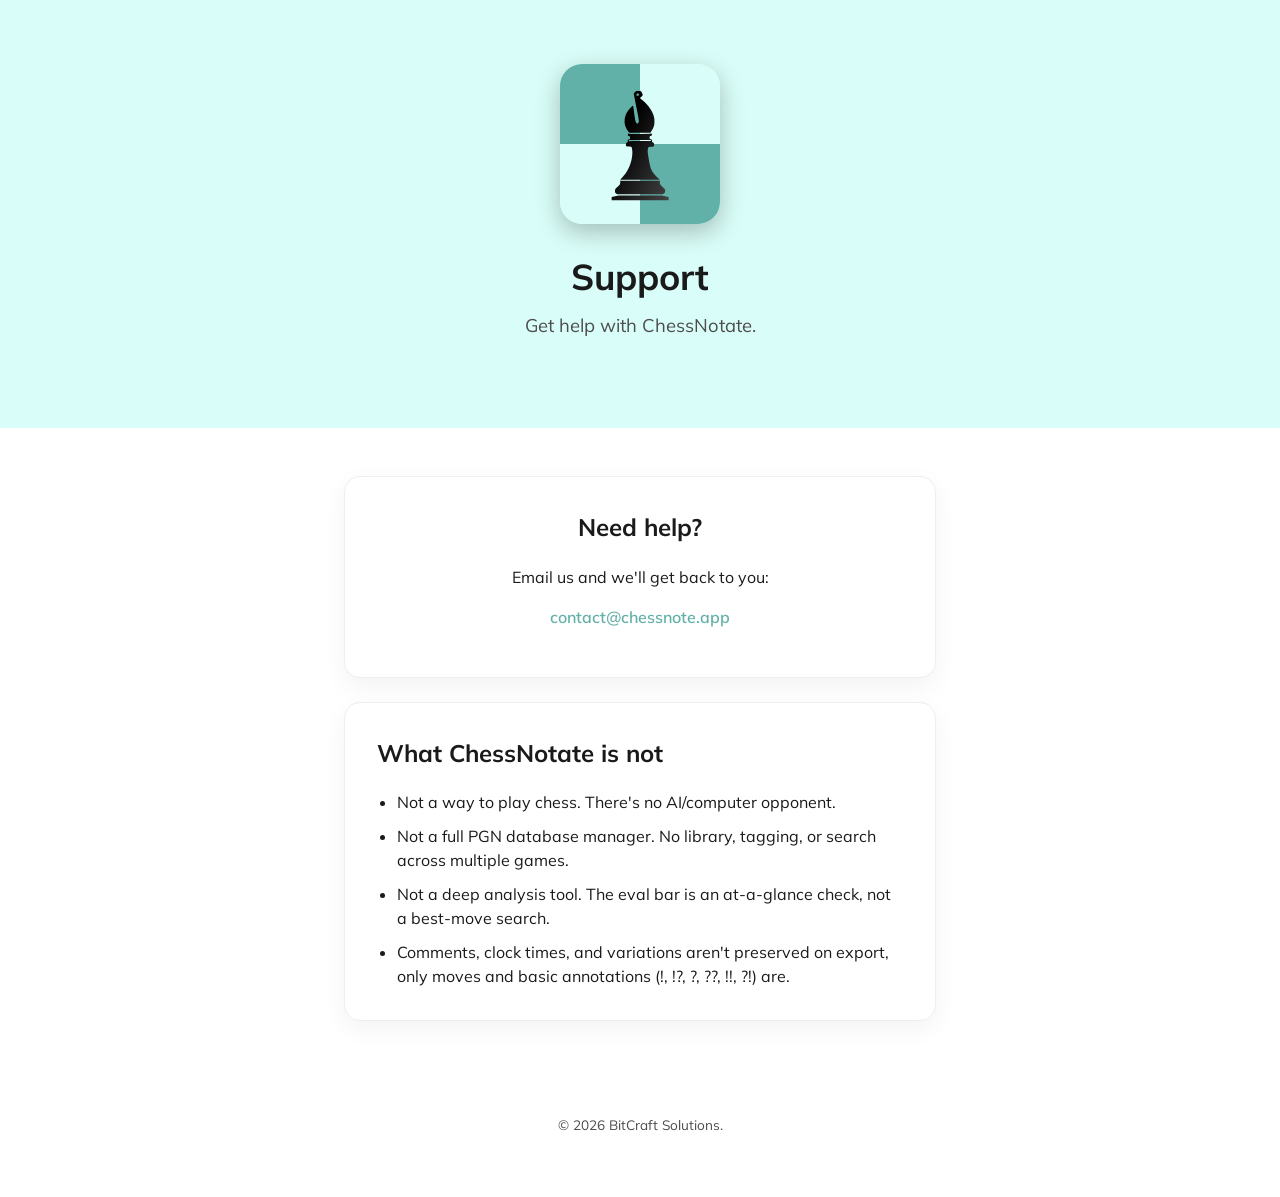
==== support/index.html @ d12d0072 "Added support and robots file" ====
<!DOCTYPE html>
<html lang="en">
<head>
  <meta charset="UTF-8">
  <meta name="viewport" content="width=device-width, initial-scale=1.0">
  <title>ChessNotate • Support</title>
  <meta name="description" content="Get help with ChessNotate.">
  <link rel="canonical" href="https://chessnotate.app/support/">

  <link rel="icon" href="/favicon.ico" sizes="any">
  <link rel="icon" type="image/svg+xml" href="/img/logo.svg">
  <link rel="icon" type="image/png" sizes="32x32" href="/img/logo.png">
  <link rel="apple-touch-icon" href="/img/logo.png">
  <link rel="preconnect" href="https://fonts.googleapis.com">
  <link rel="preconnect" href="https://fonts.gstatic.com" crossorigin>
  <link href="https://fonts.googleapis.com/css2?family=Mulish:wght@400;600;700&display=swap" rel="stylesheet">
  <link rel="stylesheet" href="/style.css">
  <style>
    .support-wrap {
      max-width: 640px;
      margin: 0 auto;
      padding: 48px 24px 24px;
    }

    .card {
      background: #fff;
      border: 1px solid #eee;
      border-radius: 16px;
      padding: 32px;
      margin-bottom: 24px;
      box-shadow: 0 8px 24px rgba(0, 0, 0, 0.05);
    }

    .support-heading {
      font-size: 2.25rem;
      margin: 20px 0 8px;
    }

    .card h2 {
      margin-top: 0;
    }

    .card .email {
      color: var(--teal);
      font-weight: 600;
    }

    .card ul {
      margin: 0;
      padding-left: 20px;
    }

    .card li {
      margin-bottom: 10px;
    }

    .card li:last-child {
      margin-bottom: 0;
    }
  </style>
</head>
<body>

  <section class="hero">
    <div class="wrap">
      <img class="logo" src="/img/logo.svg" alt="ChessNotate logo">
      <h1 class="support-heading">Support</h1>
      <p class="tagline">Get help with ChessNotate.</p>
    </div>
  </section>

  <div class="support-wrap">
    <div class="card" style="text-align: center;">
      <h2>Need help?</h2>
      <p>Email us and we'll get back to you:</p>
      <p class="email">contact@chessnote.app</p>
    </div>

    <div class="card">
      <h2>What ChessNotate is not</h2>
      <ul>
        <li>Not a way to play chess. There's no AI/computer opponent.</li>
        <li>Not a full PGN database manager. No library, tagging, or search across multiple games.</li>
        <li>Not a deep analysis tool. The eval bar is an at-a-glance check, not a best-move search.</li>
        <li>Comments, clock times, and variations aren't preserved on export, only moves and basic annotations (!, !?, ?, ??, !!, ?!) are.</li>
      </ul>
    </div>

    <!-- <div class="card">
      <h2>Mobile app vs Web app</h2>
      <p>The free web app validates and fixes PGNs the same way. The mobile app is a UX upgrade over the web app. It adds sound and haptic feedback, an eval bar, and a dedicated notation keypad built for touch.</p>
    </div> -->
  </div>

  <footer>
    <p>&copy; 2026 BitCraft Solutions.</p>
  </footer>

</body>
</html>
---- style.css ----
:root {
  --mint: #d9fdf8;
  --teal: #62b1a8;
  --ink: #1a1a1a;
  --ink-soft: #4d4d4d;
  --max-width: 960px;
}

@font-face {
  font-family: 'Fraunces';
  src: url('fonts/Fraunces.ttf') format('truetype');
  font-weight: 100 900;
  font-display: swap;
}

* {
  box-sizing: border-box;
}

body {
  margin: 0;
  color: var(--ink);
  background: #fff;
  font-family: 'Avenir Next', 'Mulish', -apple-system, BlinkMacSystemFont, 'Segoe UI', Roboto, sans-serif;
  line-height: 1.5;
}

.wrap {
  max-width: var(--max-width);
  margin: 0 auto;
  padding: 0 24px;
}

/* Hero */
.hero {
  background: var(--mint);
  text-align: center;
  padding: 64px 24px 56px;
}

.hero img.logo {
  width: 160px;
  height: 160px;
  border-radius: 22px;
  box-shadow: 0 8px 24px rgba(0, 0, 0, 0.25);
}

.wordmark {
  font-family: 'Fraunces', serif;
  font-weight: 900;
  font-size: 2.75rem;
  margin: 20px 0 8px;
}

.tagline {
  color: var(--ink-soft);
  font-size: 1.15rem;
  max-width: 40ch;
  margin: 0 auto 32px;
}

.cta-row {
  display: flex;
  flex-direction: column;
  gap: 12px;
  align-items: center;
}

.badge img {
  height: 48px;
  display: block;
}

/* Screenshots */
.screenshots {
  padding: 64px 24px;
}

.screenshots h2 {
  text-align: center;
  margin-bottom: 32px;
}

.screenshot-grid {
  display: grid;
  grid-template-columns: repeat(3, 1fr);
  gap: 24px;
}

.screenshot-grid img {
  width: 100%;
  border-radius: 16px;
  box-shadow: 0 8px 24px rgba(0, 0, 0, 0.1);
  display: block;
}

@media (max-width: 640px) {
  .screenshot-grid {
    grid-template-columns: 1fr;
  }

  .wordmark {
    font-size: 2.1rem;
  }
}

/* Footer */
footer {
  text-align: center;
  padding: 32px 24px 48px;
  color: var(--ink-soft);
  font-size: 0.85rem;
}

footer a {
  color: var(--ink-soft);
}
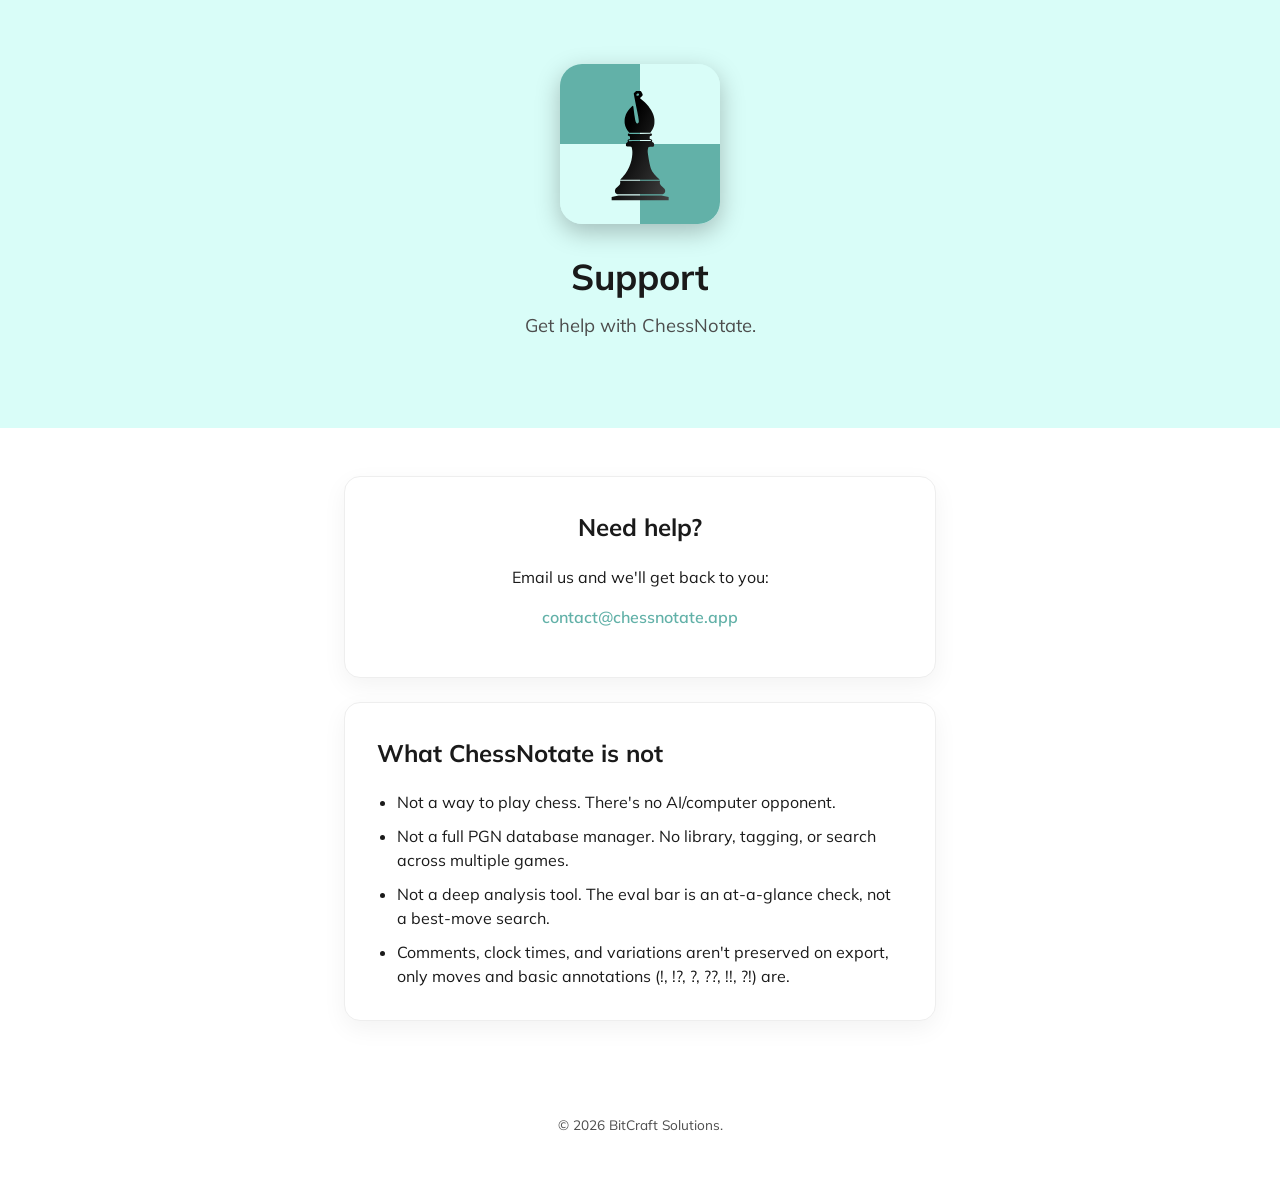
==== commit 2cc22b87: "Updated privacy policy" ====
--- a/support/index.html
+++ b/support/index.html
@@ -11,9 +11,6 @@
   <link rel="icon" type="image/svg+xml" href="/img/logo.svg">
   <link rel="icon" type="image/png" sizes="32x32" href="/img/logo.png">
   <link rel="apple-touch-icon" href="/img/logo.png">
-  <link rel="preconnect" href="https://fonts.googleapis.com">
-  <link rel="preconnect" href="https://fonts.gstatic.com" crossorigin>
-  <link href="https://fonts.googleapis.com/css2?family=Mulish:wght@400;600;700&display=swap" rel="stylesheet">
   <link rel="stylesheet" href="/style.css">
   <style>
     .support-wrap {
@@ -73,7 +70,7 @@
     <div class="card" style="text-align: center;">
       <h2>Need help?</h2>
       <p>Email us and we'll get back to you:</p>
-      <p class="email">contact@chessnote.app</p>
+      <p class="email">contact@chessnotate.app</p>
     </div>
 
     <div class="card">
--- a/style.css
+++ b/style.css
@@ -10,6 +10,27 @@
   font-family: 'Fraunces';
   src: url('fonts/Fraunces.ttf') format('truetype');
   font-weight: 100 900;
+  font-display: swap;
+}
+
+@font-face {
+  font-family: 'Mulish';
+  src: url('fonts/Mulish-400.woff2') format('woff2');
+  font-weight: 400;
+  font-display: swap;
+}
+
+@font-face {
+  font-family: 'Mulish';
+  src: url('fonts/Mulish-600.woff2') format('woff2');
+  font-weight: 600;
+  font-display: swap;
+}
+
+@font-face {
+  font-family: 'Mulish';
+  src: url('fonts/Mulish-700.woff2') format('woff2');
+  font-weight: 700;
   font-display: swap;
 }
 
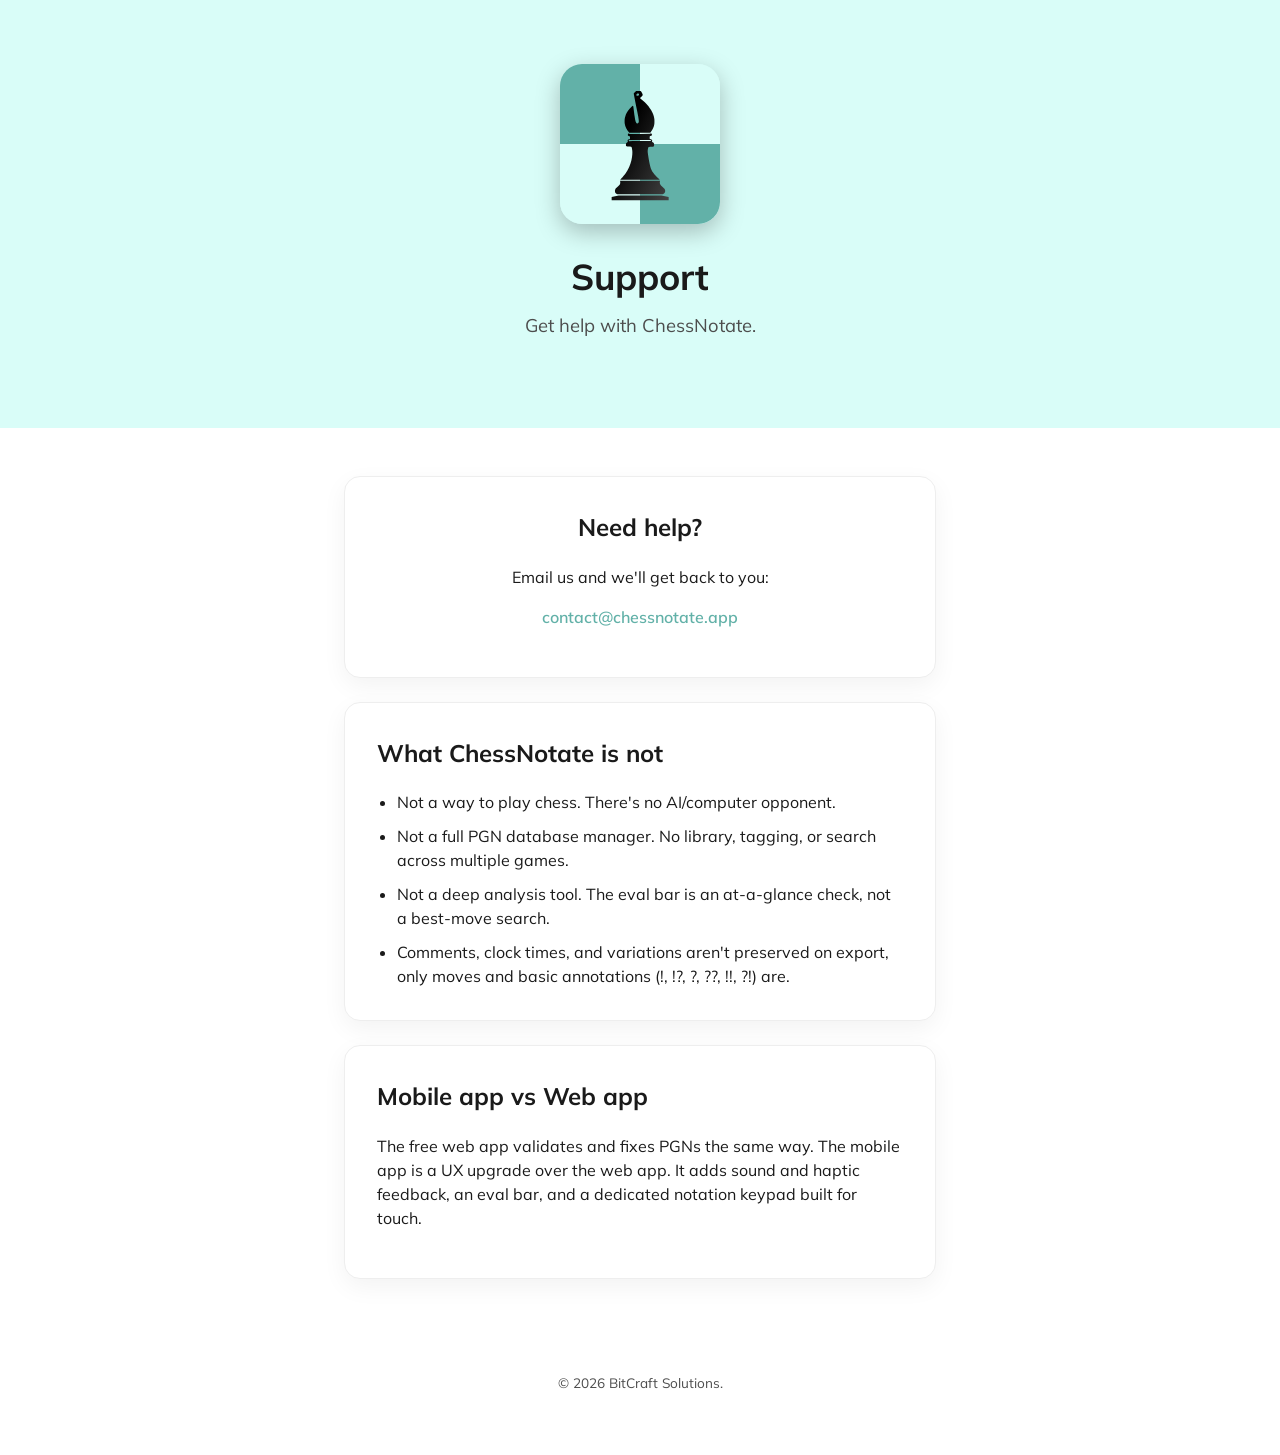
==== commit c6d5ac74: "Updated support" ====
--- a/support/index.html
+++ b/support/index.html
@@ -83,10 +83,10 @@
       </ul>
     </div>
 
-    <!-- <div class="card">
+    <div class="card">
       <h2>Mobile app vs Web app</h2>
       <p>The free web app validates and fixes PGNs the same way. The mobile app is a UX upgrade over the web app. It adds sound and haptic feedback, an eval bar, and a dedicated notation keypad built for touch.</p>
-    </div> -->
+    </div>
   </div>
 
   <footer>
--- a/style.css
+++ b/style.css
@@ -105,7 +105,12 @@
 .screenshot-grid {
   display: grid;
   grid-template-columns: repeat(3, 1fr);
-  gap: 24px;
+  gap: 80px;
+  text-align: center;
+}
+
+.screenshot-grid figure {
+  margin: 0;
 }
 
 .screenshot-grid img {
@@ -113,6 +118,25 @@
   border-radius: 16px;
   box-shadow: 0 8px 24px rgba(0, 0, 0, 0.1);
   display: block;
+}
+
+.screenshot-grid figcaption {
+  margin-top: 16px;
+}
+
+.screenshot-grid figcaption p {
+  margin: 0;
+}
+
+.screenshot-grid .caption-title {
+  font-weight: 700 !important; 
+  color: var(--ink);
+}
+
+.screenshot-grid .caption-sub {
+  margin-top: 4px;
+  font-size: 0.9rem;
+  color: var(--ink-soft);
 }
 
 @media (max-width: 640px) {
